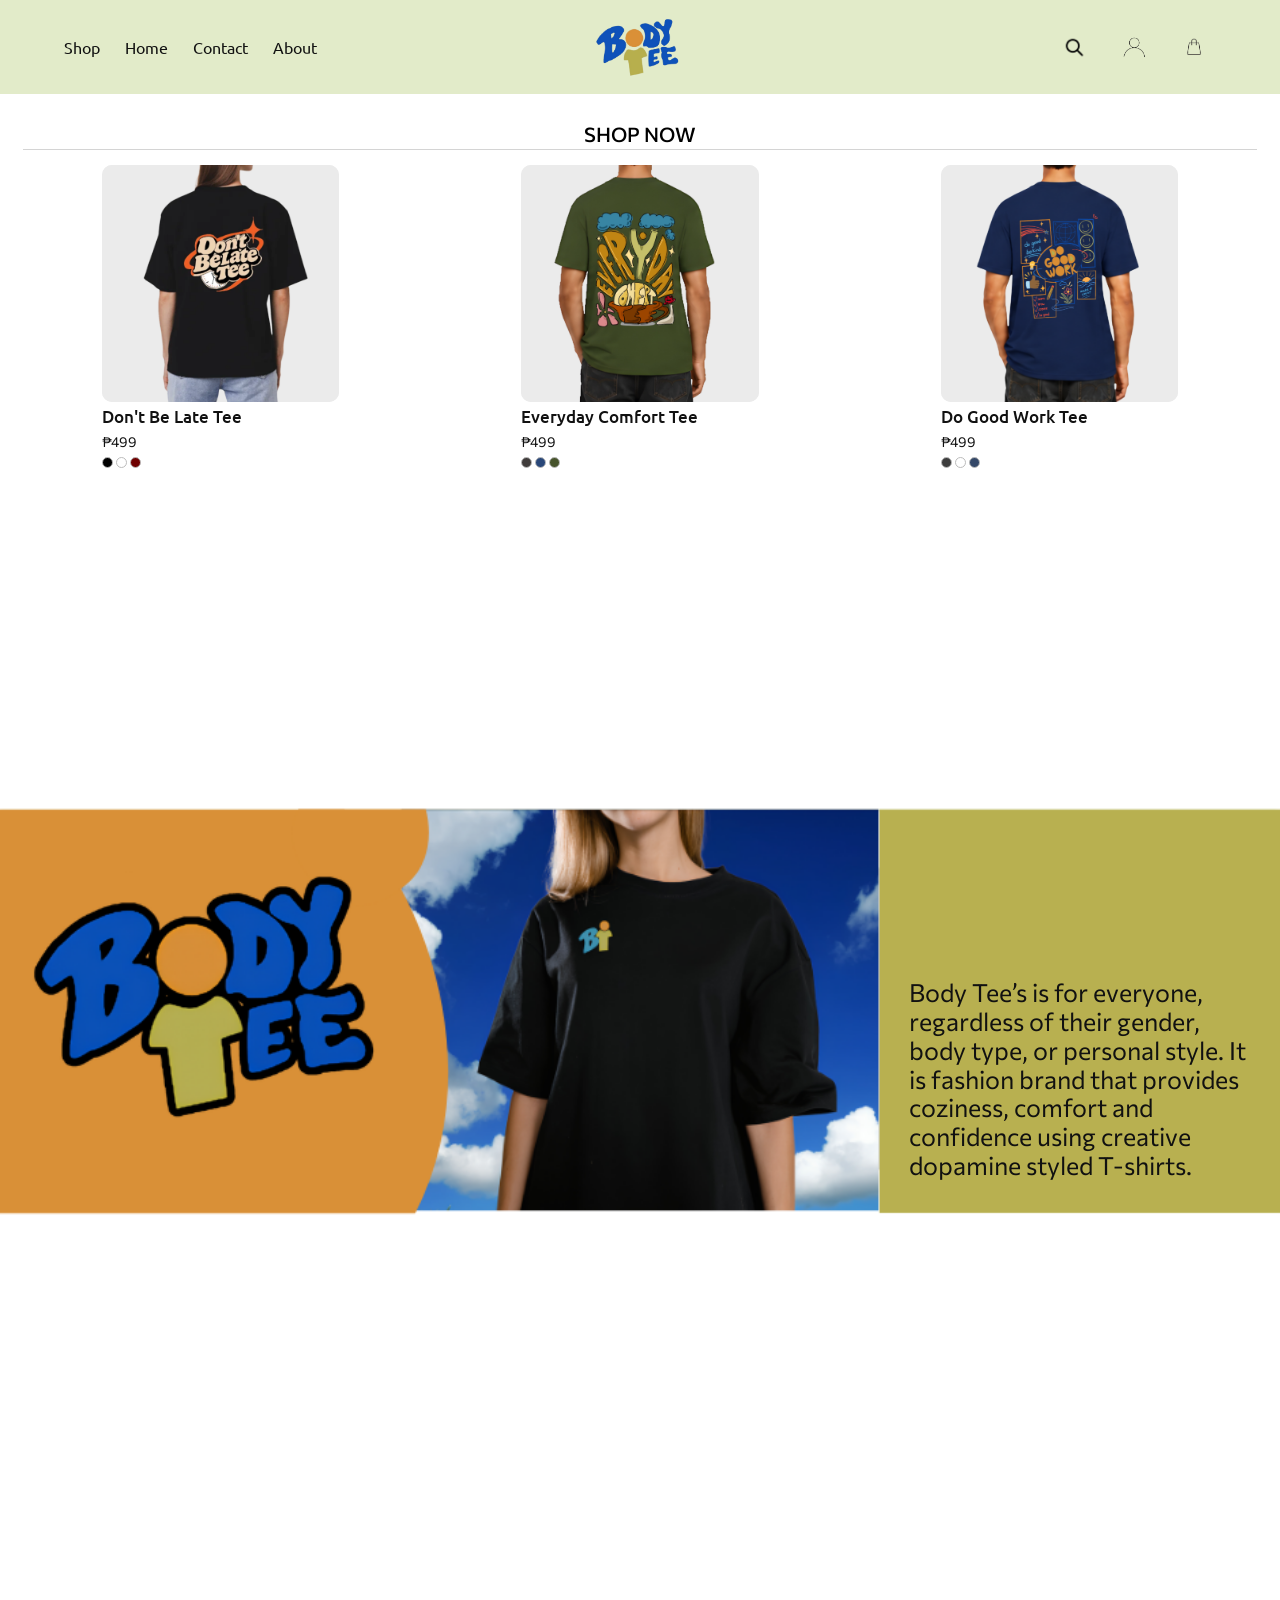
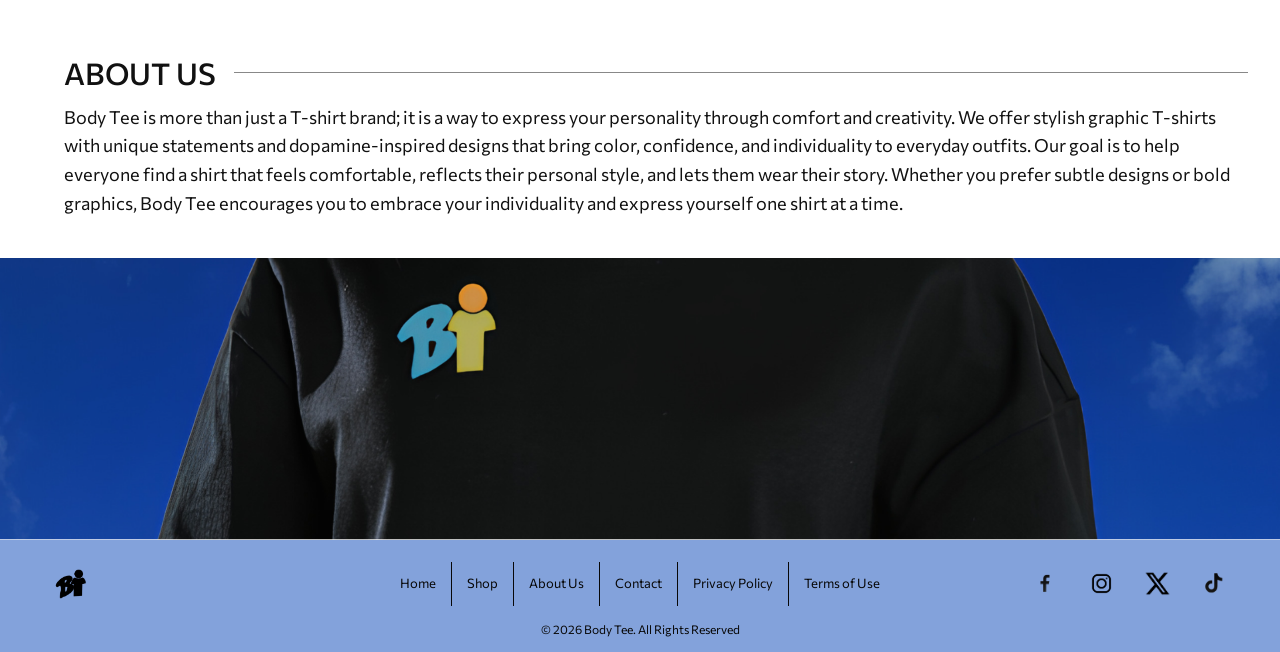
==== index.html @ 4fb73eac "Add files via upload" ====
<!DOCTYPE html>
<html lang="en">
<head>
    <meta charset="UTF-8">
    <meta name="viewport" content="width=device-width, initial-scale=1.0">
    <meta name="description" content="Body Tee - Serving Tee, For Everybody. Creative, comfortable T-shirts for everyone.">
    <title>Home | Body Tee</title>

    <!-- Bootstrap 5.3.8 -->
    <link href="https://cdn.jsdelivr.net/npm/bootstrap@5.3.8/dist/css/bootstrap.min.css" rel="stylesheet">

    <!-- Google Fonts -->
    <link rel="preconnect" href="https://fonts.googleapis.com">
    <link rel="preconnect" href="https://fonts.gstatic.com" crossorigin>
    <link href="https://fonts.googleapis.com/css2?family=Ubuntu:wght@400;500;700&family=Commissioner:wght@400;500;600;700&display=swap" rel="stylesheet">

    <!-- Homepage CSS -->
    <link rel="stylesheet" href="style.css">
    <link rel="stylesheet" href="home.css">
</head>

<body class="home-page">

    <!-- Skip link -->
    <a href="#main-content" class="skip-link">Skip to main content</a>


<!-- shared navbar -->
<header class="shared-header">
  <nav class="shared-navbar" aria-label="Primary navigation">

    <div class="shared-nav-links">
      <a href="index.html#shop">Shop</a>
      <a href="index.html">Home</a>
      <a href="contact-us.html">Contact</a>
      <a href="index.html#about-us">About</a>
    </div>

    <a href="index.html" class="shared-nav-logo">
      <img src="plogo-1.png" alt="Body Tee Home">
    </a>

    <div class="shared-nav-icons">
      <button type="button" id="searchButton" aria-label="Search">
        <img src="search-icon.png" alt="">
      </button>
      <button type="button" id="signInButton" aria-label="Account sign in">
        <img src="pfp-icon.png" alt="">
      </button>
      <button type="button" id="cartButton" aria-label="Shopping cart">
        <img src="shop-icon.png" alt="">
      </button>
    </div>

  </nav>
</header>

<!-- search popup -->
<div id="searchPanel" class="search-panel" role="dialog" aria-modal="true" aria-labelledby="searchTitle" hidden>
  <div class="search-panel-content">
    <div class="search-heading">
      <h2 id="searchTitle">Search</h2>
      <button type="button" id="closeSearchButton" class="close-button" aria-label="Close search">&times;</button>
    </div>

    <form id="searchForm">
      <label for="searchInput">Search products</label>
      <div class="search-input-wrapper">
        <input type="search" id="searchInput" class="search-input" name="search" placeholder="What are you looking for?">
        <button type="submit" class="signin-submit">Search</button>
      </div>
      <p id="searchFeedback" class="form-feedback" aria-live="polite"></p>
    </form>
  </div>
</div>

<!-- sign in popup -->
<div id="signInPanel" class="signin-panel" role="dialog" aria-modal="true" aria-labelledby="signInTitle" hidden>
  <div class="signin-panel-content">
    <div class="signin-heading">
      <h2 id="signInTitle">Sign In</h2>
      <button type="button" id="closeSignInButton" class="close-button" aria-label="Close sign in">&times;</button>
    </div>

    <p class="signin-note">Enter your account details below.</p>

    <form id="signInForm">
      <div class="form-group">
        <label for="signInEmail">Email address</label>
        <input type="email" id="signInEmail" name="email" required>
      </div>

      <div class="form-group">
        <label for="signInPassword">Password</label>
        <input type="password" id="signInPassword" name="password" required>
      </div>

      <button type="submit" class="signin-submit">Sign In</button>
      <p id="signInFeedback" class="form-feedback" aria-live="polite"></p>
    </form>
  </div>
</div>

        </section>

       
<!-- ================= SHOP ================= -->
<section id="shop" class="home-shop">

    <h2 class="shop-heading">SHOP NOW</h2>

    <div class="container-fluid p-0">
       <div class="row gx-4 gy-0">

            <!-- Product 1 -->
            <div class="col-12 col-md-6 col-lg-4">
                <a href="solo-product1.html" class="shop-card"
                   aria-label="View Don't Be Late Tee">

                    <div class="shop-card-image">
                        <img src="home-shop-dont-be-late-tee.png" alt="Don't Be Late Tee product design">
                    </div>
                  

                    <h3>Don't Be Late Tee</h3>
                    <p>₱499</p>

                    <div class="product-swatches" aria-label="Available colors">
                        <span class="swatch swatch-product1-black"></span>
                        <span class="swatch swatch-product1-white"></span>
                        <span class="swatch swatch-product1-red"></span>
                    </div>

                </a>
            </div>

            <!-- Product 2 -->
            <div class="col-12 col-md-6 col-lg-4">
                <a href="solo-product2.html" class="shop-card"
                   aria-label="View Everyday Comfort Tee">

                    <div class="shop-card-image">
                        <img src="home-shop-everyday-comfort-tee.png" alt="Everyday Comfort Tee product design">
                    </div>

                    <h3>Everyday Comfort Tee</h3>
                    <p>₱499</p>

                    <div class="product-swatches" aria-label="Available colors">
                       <span class="swatch swatch-product2-black"></span>
                        <span class="swatch swatch-product2-blue"></span>
                        <span class="swatch swatch-product2-darkgreen"></span>
                    </div>

                </a>
            </div>

            <!-- Product 3 -->
            <div class="col-12 col-md-6 col-lg-4">
                <a href="solo-product3.html" class="shop-card"
                   aria-label="View Do Good Work Tee">

                    <div class="shop-card-image">
                        <img src="home-shop-do-good-work-tee.png" alt="Do Good Work Tee product design">
                    </div>

                    <h3>Do Good Work Tee</h3>
                    <p>₱499</p>

                    <div class="product-swatches" aria-label="Available colors">
                        <span class="swatch swatch-product3-black"></span>
                        <span class="swatch swatch-product3-white"></span>
                        <span class="swatch swatch-product3-darkblue"></span>
                    </div>

                </a>
            </div>

        </div>
    </div>
</section>


<!-- ================= ABOUT BANNER ================= -->
<section class="home-about-banner">

    <img src="home-about-banner.png" alt="Body Tee campaign banner">

    <div class="home-about-overlay-text">
        <p>
            Body Tee’s is for everyone,
            regardless of their gender,
            body type, or personal
            style. It is fashion brand  
            that provides coziness,
            comfort and confidence
            using creative dopamine
            styled T-shirts.
        </p>
    </div>

</section>

<!-- ================= ABOUT US ================= -->
<section id="about-us" class="home-about-section">

    <div class="home-about-content">
        <h2>ABOUT US</h2>

        <p>
            Body Tee is more than just a T-shirt brand; it is a way to express your personality through comfort and creativity. We offer stylish graphic T-shirts with unique statements and dopamine-inspired designs that bring color, confidence, and individuality to everyday outfits. Our goal is to help everyone find a shirt that feels comfortable, reflects their personal style, and lets them wear their story. Whether you prefer subtle designs or bold graphics, Body Tee encourages you to embrace your individuality and express yourself one shirt at a time.
        </p>
    </div>

</section>

   <!-- ================= CLOSING BANNER ================= -->
        <section class="home-footer-banner">
            <img src="home-footer-banner.png" alt="Body Tee closing banner">
        </section>

    </main>
    
<!-- shared footer -->
<footer class="shared-footer">
  <div class="footer-content">

    <a href="index.html" class="shared-footer-logo">
      <img src="slogo-2.png" alt="Body Tee">
    </a>

    <div class="footer-links">
      <a href="index.html">Home</a>
      <a href="index.html#shop">Shop</a>
      <a href="index.html#about-us">About Us</a>
      <a href="contact-us.html">Contact</a>
      <a href="privacy-policy.html">Privacy Policy</a>
      <button type="button" class="coming-soon-link">Terms of Use</button>
    </div>

    <div class="footer-socials">
      <a href="https://www.facebook.com/" target="_blank" rel="noopener noreferrer" aria-label="Body Tee on Facebook">
        <img src="fb-icon.png" alt="">
      </a>
      <a href="https://www.instagram.com/" target="_blank" rel="noopener noreferrer" aria-label="Body Tee on Instagram">
        <img src="ig-icon.png" alt="">
      </a>
      <a href="https://x.com/" target="_blank" rel="noopener noreferrer" aria-label="Body Tee on X">
        <img src="xapp-icon.png" alt="">
      </a>
      <a href="https://www.tiktok.com/" target="_blank" rel="noopener noreferrer" aria-label="Body Tee on TikTok">
        <img src="tiktok-icon.png" alt="">
      </a>
    </div>

  </div>

  <p class="footer-copyright">© 2026 Body Tee. All Rights Reserved</p>
</footer>


<script src="https://cdn.jsdelivr.net/npm/bootstrap@5.3.8/dist/js/bootstrap.bundle.min.js"></script>
<script src="script.js"></script>

</body>
</html>
---- style.css ----
/* shared stylesheet for body tee */

*, *::before, *::after {
    box-sizing: border-box;
}

html {
    scroll-behavior: smooth;
}

body {
    width: 100%;
    margin: 0;
    padding: 0;
    overflow-x: hidden;
    background-color: #F5F0E6;
    color: #0F52BA;
    font-family: "Commissioner", sans-serif;
}

a {
    color: inherit;
    text-decoration: none;
}

img,
svg {
    max-width: 100%;
}

/* skip link */
.skip-link {
    position: absolute;
    top: 10px;
    left: 10px;
    z-index: 9999;
    padding: 10px 15px;
    background-color: #FFFFFF;
    color: #080808;
    transform: translateY(-150%);
}

.skip-link:focus {
    transform: translateY(0);
}

/* keyboard focus visibility */
a:focus-visible,
button:focus-visible,
input:focus-visible,
textarea:focus-visible,
select:focus-visible {
    outline: 3px solid #D99036;
    outline-offset: 3px;
}

/* keep hidden panels hidden */
[hidden] {
    display: none !important;
}

.site-header {
    width: 100%;
    background-color: #F5F0E6;
}

.site-header .navbar {
    min-height: 100px;
    padding: 20px 50px;
}

.site-header .container-fluid {
    display: grid;
    grid-template-columns: 1fr auto 1fr;
    align-items: center;
    width: 100%;
    max-width: none;
    margin: 0;
}

.nav-left {
    display: flex;
    align-items: center;
    gap: 38px;
    justify-self: start;
}

.nav-link {
    color: #0F52BA;
    font-family: "Ubuntu", sans-serif;
    font-size: 16px;
    font-weight: 500;
    padding: 8px 0;
    transition: color 0.2s ease;
}

.nav-link:hover {
    color: #D99036;
}

.nav-logo {
    display: flex;
    align-items: center;
    justify-content: center;
}

.logo-image {
    display: block;
    width: 155px;
    height: auto;
}

.nav-right {
    display: flex;
    align-items: center;
    justify-self: end;
    gap: 22px;
}

.nav-icon-button {
    display: flex;
    align-items: center;
    justify-content: center;
    min-width: 44px;
    min-height: 44px;
    width: 44px;
    height: 44px;
    padding: 7px;
    background: none;
    border: 0;
    cursor: pointer;
}

.nav-icon-button img {
    width: 25px;
    height: 25px;
    object-fit: contain;
}

.nav-icon-button:hover img {
    opacity: 0.7;
}

.shared-header {
    width: 100%;
    max-width: none;
    margin: 0;
    background-color: transparent;
}

.shared-navbar {
    position: relative;
    display: grid;
    grid-template-columns: 1fr auto 1fr;
    align-items: center;
    min-height: 94px;
    padding: 12px 5%;
    background-color: #E2EBC9;
}

.shared-nav-links {
    display: flex;
    align-items: center;
    gap: 25px;
}

.shared-nav-links a {
    display: inline-flex;
    align-items: center;
    justify-content: center;
    min-height: 44px;
    color: #080808;
    font-family: "Ubuntu", sans-serif;
    font-size: 16px;
    font-weight: 400;
    text-decoration: none;
    transition: opacity 0.2s ease;
}

.shared-nav-links a:hover {
    opacity: 0.65;
}

.shared-nav-links a.active {
    font-weight: 700;
    text-decoration: underline;
    text-underline-offset: 4px;
}

.shared-nav-logo {
    display: flex;
    align-items: center;
    justify-content: center;
}

.shared-nav-logo img {
    display: block;
    width: 100px;
    height: 66px;
    object-fit: contain;
}

.shared-nav-icons {
    display: flex;
    justify-content: flex-end;
    align-items: center;
    gap: 16px;
}

.shared-nav-icons button {
    display: flex;
    align-items: center;
    justify-content: center;
    width: 44px;
    height: 44px;
    flex-shrink: 0;
    padding: 0;
    border: none;
    background: transparent;
    cursor: pointer;
}

.shared-nav-icons img {
    display: block;
    width: 25px;
    height: 25px;
    object-fit: contain;
}

.search-panel {
    position: fixed;
    inset: 0;
    z-index: 1050;
    background-color: rgba(245, 240, 230, 0.97);
    overflow-y: auto;
    overscroll-behavior: contain;
}

.search-panel-content {
    box-sizing: border-box;
    width: min(700px, 90%);
    max-width: 100%;
    margin: 0 auto;
    padding: 70px 0;
}

.search-heading {
    display: flex;
    align-items: center;
    justify-content: space-between;
    margin-bottom: 35px;
}

.search-heading h2 {
    margin: 0;
    color: #0F52BA;
    font-family: "Ubuntu", sans-serif;
    font-size: 36px;
}

.close-button {
    min-width: 44px;
    min-height: 44px;
    border: 0;
    background: transparent;
    color: #0F52BA;
    font-size: 36px;
    line-height: 1;
    cursor: pointer;
}

.close-button:hover {
    color: #D99036;
}

.search-panel label {
    display: block;
    margin-bottom: 8px;
    color: #0F52BA;
    font-family: "Ubuntu", sans-serif;
    font-size: 16px;
    font-weight: 600;
}

.search-input-wrapper {
    display: flex;
    align-items: center;
    gap: 12px;
    border-bottom: 2px solid #0F52BA;
    padding: 12px 0;
}

.search-input-wrapper img {
    width: 24px;
    height: 24px;
}

.search-input {
    flex: 1;
    min-height: 44px;
    border: 0;
    outline: 0;
    background: transparent;
    color: #0F52BA;
    font-family: "Commissioner", sans-serif;
    font-size: 16px;
}

.search-input::placeholder {
    color: #0F52BA;
    opacity: 0.7;
}

.search-input-wrapper .signin-submit {
    width: auto;
    min-height: 44px;
    padding: 10px 20px;
    white-space: nowrap;
}

.recent-searches {
    margin-top: 45px;
}

.recent-searches h3 {
    margin-bottom: 20px;
    color: #0F52BA;
    font-family: "Ubuntu", sans-serif;
    font-size: 20px;
}

.recent-search-item {
    padding: 16px 0;
    border-bottom: 1px solid rgba(15, 82, 186, 0.35);
    color: #0F52BA;
    font-size: 16px;
}

.signin-panel {
    position: fixed;
    inset: 0;
    z-index: 1050;
    display: flex;
    align-items: center;
    justify-content: center;
    padding: 20px;
    background-color: rgba(245, 240, 230, 0.97);
    overflow-y: auto;
    overscroll-behavior: contain;
}

.signin-panel-content {
    box-sizing: border-box;
    width: min(430px, 100%);
    max-width: 100%;
    padding: 45px;
    border: 2px solid #0F52BA;
    background-color: #F5F0E6;
}

.signin-heading {
    display: flex;
    align-items: center;
    justify-content: space-between;
    margin-bottom: 30px;
}

.signin-heading h2 {
    margin: 0;
    color: #0F52BA;
    font-family: "Ubuntu", sans-serif;
    font-size: 32px;
}

.form-group {
    margin-bottom: 22px;
}

.form-group label,
.signin-panel label {
    display: block;
    margin-bottom: 8px;
    color: #0F52BA;
    font-family: "Ubuntu", sans-serif;
    font-size: 16px;
    font-weight: 600;
}

.form-group input,
.signin-panel input {
    width: 100%;
    min-height: 44px;
    box-sizing: border-box;
    padding: 12px;
    border: 1px solid #0F52BA;
    background-color: #F5F0E6;
    color: #0F52BA;
    font-family: "Commissioner", sans-serif;
    font-size: 16px;
}

.signin-submit {
    width: 100%;
    min-height: 44px;
    padding: 13px;
    border: 0;
    background-color: #0F52BA;
    color: #F5F0E6;
    font-family: "Ubuntu", sans-serif;
    font-weight: 600;
    cursor: pointer;
}

.signin-submit:hover {
    background-color: #D99036;
}

.signin-note {
    margin: 0 0 20px;
    color: #0F52BA;
    font-size: 14px;
}

.form-feedback {
    min-height: 24px;
    margin-top: 12px;
    color: #0F52BA;
    font-size: 14px;
    line-height: 1.5;
}


.site-footer {
    background-color: #0F52BA;
    color: #F5F0E6;
    margin-top: 0;
}

.footer-container {
    width: 100%;
    max-width: none;
    margin: 0;
    padding: 55px 60px;
    display: grid;
    grid-template-columns: 1fr 1fr 1fr;
    align-items: center;
    gap: 40px;
}

.footer-brand {
    justify-self: start;
}

.footer-logo {
    width: 150px;
    height: auto;
    display: block;
}

.footer-nav {
    display: flex;
    flex-wrap: wrap;
    justify-content: center;
    gap: 18px 28px;
}

.footer-nav a {
    color: #F5F0E6;
    font-family: "Ubuntu", sans-serif;
    font-size: 14px;
    transition: color 0.2s ease;
}

.footer-nav a:hover {
    color: #D99036;
}

.footer-social {
    display: flex;
    justify-content: flex-end;
    align-items: center;
    gap: 18px;
}

.footer-social a {
    display: flex;
    align-items: center;
    justify-content: center;
    width: 35px;
    height: 35px;
}

.footer-social img {
    width: 23px;
    height: 23px;
    object-fit: contain;
}

.footer-bottom {
    padding: 18px 30px;
    border-top: 1px solid rgba(245, 240, 230, 0.3);
    text-align: center;
}

.footer-bottom p {
    margin: 0;
    color: #F5F0E6;
    font-size: 12px;
}

.shared-footer {
    width: 100%;
    max-width: none;
    margin: 0;
    padding: 20px 3.5% 14px;
    background-color: #83A2DB;
    color: #080808;
}

.footer-content {
    display: grid;
    grid-template-columns: 1fr auto 1fr;
    align-items: center;
    gap: 20px;
}

.shared-footer-logo {
    display: flex;
    align-items: center;
    justify-content: flex-start;
}

.shared-footer-logo img {
    display: block;
    width: 52px;
    height: 48px;
    object-fit: contain;
}

.footer-links {
    display: flex;
    align-items: center;
    justify-content: center;
    flex-wrap: wrap;
}

.footer-links a,
.footer-links button {
    display: inline-flex;
    align-items: center;
    justify-content: center;
    min-height: 44px;
    padding: 0 15px;
    border: none;
    border-right: 1px solid #080808;
    background: transparent;
    color: #080808;
    font-family: "Commissioner", sans-serif;
    font-size: 13px;
    line-height: 1.5;
    text-decoration: none;
    white-space: nowrap;
}

.footer-links a:hover,
.footer-links button:hover {
    text-decoration: underline;
    text-underline-offset: 3px;
}

.footer-links a:last-of-type {
    border-right: 1px solid #080808;
}

.footer-links button {
    border-right: none;
    cursor: pointer;
}

.footer-socials {
    display: flex;
    align-items: center;
    justify-content: flex-end;
    gap: 12px;
}

.footer-socials a {
    display: flex;
    align-items: center;
    justify-content: center;
    width: 44px;
    height: 44px;
    flex-shrink: 0;
}

.footer-socials img {
    display: block;
    width: 27px;
    height: 27px;
    object-fit: contain;
}

.footer-copyright {
    margin: 12px 0 0;
    color: #080808;
    font-family: "Commissioner", sans-serif;
    font-size: 12px;
    text-align: center;
}

@media (max-width: 900px) {
    .site-header .navbar {
        padding: 20px 25px;
    }

    .nav-left {
        gap: 18px;
    }

    .nav-link {
        font-size: 14px;
    }

    .logo-image {
        width: 125px;
    }

    .nav-right {
        gap: 10px;
    }

    .footer-container {
        grid-template-columns: 1fr;
        text-align: center;
    }

    .footer-brand,
    .footer-social {
        justify-self: center;
    }

    .footer-social {
        justify-content: center;
    }

    .shared-navbar {
        min-height: 82px;
        padding: 12px 3%;
    }

    .shared-nav-links {
        gap: 15px;
    }

    .shared-nav-links a {
        font-size: 14px;
    }

    .shared-nav-logo img {
        width: 85px;
    }

    .shared-nav-icons {
        gap: 10px;
    }

    .footer-content {
        grid-template-columns: auto 1fr;
        row-gap: 18px;
    }

    .shared-footer-logo {
        grid-column: 1;
        grid-row: 1;
    }

    .footer-links {
        grid-column: 2;
        grid-row: 1;
    }

    .footer-socials {
        grid-column: 1 / -1;
        grid-row: 2;
        justify-content: center;
    }
}

@media (max-width: 600px) {
    .site-header .navbar {
        padding: 15px 18px;
    }

    .site-header .container-fluid {
        grid-template-columns: auto 1fr auto;
    }

    .nav-left {
        gap: 12px;
    }

    .nav-left .nav-link:nth-child(1),
    .nav-left .nav-link:nth-child(2) {
        display: none;
    }

    .logo-image {
        width: 105px;
    }

    .nav-right {
        gap: 4px;
    }

    .nav-icon-button img {
        width: 21px;
        height: 21px;
    }

    .footer-container {
        padding: 40px 25px;
    }

    .footer-nav {
        flex-direction: column;
        gap: 12px;
    }

    .signin-panel-content {
        padding: 28px 22px;
    }

    .search-panel-content {
        padding: 45px 0;
    }

    .search-input-wrapper {
        flex-wrap: wrap;
    }

    .search-input-wrapper .search-input {
        min-width: 0;
    }

    .shared-header,
    .shared-footer {
        width: 100%;
    }

    .shared-navbar {
        grid-template-columns: 1fr auto;
        min-height: auto;
        padding: 12px 5%;
        row-gap: 10px;
    }

    .shared-nav-logo {
        grid-column: 1;
        grid-row: 1;
        justify-content: flex-start;
    }

    .shared-nav-logo img {
        width: 75px;
        height: 48px;
    }

    .shared-nav-icons {
        grid-column: 2;
        grid-row: 1;
    }

    .shared-nav-icons img {
        width: 22px;
        height: 22px;
    }

    .shared-nav-links {
        grid-column: 1 / -1;
        grid-row: 2;
        justify-content: center;
        flex-wrap: wrap;
        gap: 4px 12px;
        padding: 6px 0 2px;
    }

    .shared-nav-links a {
        padding: 0 3px;
        font-size: 13px;
    }

    .footer-content {
        display: flex;
        flex-direction: column;
        gap: 18px;
    }

    .shared-footer-logo {
        justify-content: center;
    }

    .footer-links {
        gap: 4px;
    }

    .footer-links a,
    .footer-links button {
        padding: 0 7px;
        font-size: 14px;
    }

    .footer-socials {
        justify-content: center;
    }

    .footer-socials img {
        width: 25px;
        height: 25px;
    }

    .footer-copyright {
        margin-top: 18px;
        font-size: 13px;
    }
}
---- home.css ----
/* =====================================================
   BODY TEE HOMEPAGE
   ===================================================== */

:root {
    --green: #e4edca;
    --cream: #fff6ce;
    --blue: #0756bd;
    --black: #111111;
    --white: #ffffff;
    --gray: #eeeeee;
    --dark-gray: #777777;
}

* {
    box-sizing: border-box;
}

.home-page {
    margin: 0;
    color: var(--black);
    background-color: var(--white);
    font-family: "Commissioner", sans-serif;
    font-size: 14px;
}

.home-page h1,
.home-page h2,
.home-page h3 {
    font-family: "Ubuntu", sans-serif;
}

.home-page img {
    max-width: 100%;
}

.home-page a {
    color: inherit;
}

.home-page button {
    font-family: inherit;
    cursor: pointer;
}

.home-page button:focus-visible,
.home-page a:focus-visible,
.home-page input:focus-visible {
    outline: 3px solid #D99036;;
    outline-offset: 3px;
}

/* Skip link for keyboard accessibility */

.skip-link {
    position: absolute;
    left: 10px;
    top: -100px;
    z-index: 9999;
    padding: 10px 15px;
    background: var(--black);
    color: var(--white) !important;
}

.skip-link:focus {
    top: 10px;
}
/* =====================================================
   NAVIGATION BAR SHADOW
   ===================================================== */

.home-page .site-header {
    position: relative;
    z-index: 20;
    box-shadow: 0 8px 10px rgba(0, 0, 0, 0.12);
}

/* =====================================================
   HERO BANNER
   ===================================================== */

.home-page .home-hero {
    width: 100%;
    min-height: 300px;
    margin: 0;
    padding: 0 0 0 30px;
    background-color: var(--green);
    display: grid;
    grid-template-columns: 42% 58%;
    align-items: stretch;
    text-align: left;
    overflow: hidden;
}

/* Hero text */

.home-page .hero-copy {
    display: flex;
    flex-direction: column;
    justify-content: center;
    align-items: flex-start;
    padding: 20px 25px 20px 0;
}

.home-page .hero-eyebrow {
    display: block;
    font-size: 24px;
    font-weight: 400;
    margin-bottom: 17px;
}

/* Hero title */

.home-page .hero-copy h1 {
    width: 100%;
    color: var(--blue);
    font-family: "Ubuntu", sans-serif;
    font-size: clamp(30px, 4.4vw, 56px);
    font-weight: 700;
    line-height: 1.08;
    margin: 0;
}

/* Divider */

.home-page .hero-copy h1::after {
    content: "";
    display: block;
    width: 90%;
    height: 2px;
    background-color: #68794e;
    margin-top: 15px;
    margin-bottom: 20px;
}

/* Hero description */

.home-page .hero-copy p {
    max-width: 340px;
    margin: 0;
    font-family: "Commissioner", sans-serif;
    font-size: 16px;
    line-height: 1.4;
    font-weight: 400;
}

/* Hero image */

.home-page .hero-image {
    width: 100%;
    height: 480px;
    overflow: hidden;
    align-self: stretch;
}

.home-page .hero-image img {
    display: block;
    width: 100%;
    height: 100%;
    object-fit: cover;
    object-position: center;
}


/* =====================================================
   SHOP SECTION
   ===================================================== */


.home-page .home-shop {
    background-color: var(--white);
    padding: 30px 23px 60px;
    margin: 0;
    text-align: center;
}

/* SHOP NOW title and divider */

.home-page .shop-heading {
    color: #000000;
    font-family: "Commissioner", sans-serif;
    font-size: 20px;
    font-weight: 500;
    text-align: center;
    line-height: 1;
    border-bottom: 1px solid #d4d4d4;
    margin: 0 0 15px;
    padding-bottom: 5px;
}

/* Product cards */

/* =====================================================
   SHOP PRODUCT LAYOUT FIX
   ===================================================== */

.home-page .home-shop .row {
    display: grid;
    grid-template-columns: repeat(3, minmax(0, 1fr));
    gap: 24px;
    margin: 0;
}

.home-page .home-shop .row > div[class*="col-"] {
    width: 100%;
    max-width: 100%;
    padding: 0;
}

.home-page .shop-card {
    display: block;
    width: 60%;
    height: auto;
    margin: 0 auto;
    color: var(--black);
    text-decoration: none;
    text-align: left;
}

.home-page .shop-card-image {
    width: 100%;
    aspect-ratio: 1 / 1;
    max-height: 320px;
    border-radius: 10px;
    background-color: #eeeeee;

    display: flex;
    justify-content: center;
    align-items: center;

    overflow: hidden;
}

/* Placeholder */

.home-page .shop-card-image img {
    display: block;
    width: 250%;
    height: 250%;
    object-fit: contain;
    object-position: center;
}

/* Product names */

.home-page .shop-card h3 {
    margin-top: 5px;
    margin-bottom: 3px;
    font-size: 17px;
    font-weight: 500;
    text-align: left;
}

/* Product price */

.home-page .shop-card p {
    font-size: 14px;
    margin-bottom: 5px;
    text-align: left;
}

/* Color swatches */

.home-page .product-swatches {
    display: flex;
    align-items: center;
    gap: 3px;
    margin-top: 3px;
}

.home-page .swatch {
    display: inline-block;
    width: 11px;
    height: 11px;
    border-radius: 50%;
    border: 1px solid #bcbcbc;
    flex-shrink: 0;
}

.home-page .swatch-product1-black {
    background-color: #000;
}

.home-page .swatch-product1-white {
    background-color: #ffffff;
}

.home-page .swatch-product1-red {
    background-color: #6F0000;
}

.home-page .swatch-product2-black {
    background-color: #403c3b;
}

.home-page .swatch-product2-blue {
    background-color: #294779;
}

.home-page .swatch-product2-darkgreen {
    background-color: #47542c;
}

.home-page .swatch-product3-black {
    background-color: #3d3d3d;
}

.home-page .swatch-product3-white {
    background-color: #ffffff;
}

.home-page .swatch-product3-darkblue {
    background-color: #344868;
}

/* Hover */

.home-page .shop-card:hover h3 {
    text-decoration: underline;
}




/* =====================================================
   ABOUT BANNER
   ===================================================== */

.home-page .home-about-banner {
    width: 100%;
    margin: 0;
    padding: 0 0 30px;
    position: relative;
    line-height: 0;
}

.home-page .home-about-banner img {
    display: block;
    width: 100%;
    height: auto;
}

/* TEXT OVERLAY */

.home-page .home-about-overlay-text {
    position: absolute;
    top: 0;
    right: 0;
    width: 31%;
    height: 100%;
    z-index: 2;

    display: flex;
    align-items: center;
    justify-content: center;

    padding: 25px 2%;
    line-height: normal;
}

.home-page .home-about-overlay-text p {
    font-family: "Commissioner", sans-serif;
    font-size: 25px;
    line-height: 1.15;
    font-weight: 400;
    color: #111111;
    margin: 0;
}


/* =====================================================
   ABOUT US SECTION
   ===================================================== */

.home-page .home-about-section {
    width: 100%;
    padding: 24px 32px 30px 5%;
    margin: 0;
    background-color: var(--white);
    box-sizing: border-box;
}

.home-page .home-about-content {
    width: 100%;
    max-width: 100%;
    margin: 0 auto;
    text-align: left;
}

.home-page .home-about-content h2 {
    display: flex;
    align-items: center;
    gap: 18px;

    font-family: "Commissioner", sans-serif;
    font-size: 30px;
    font-weight: 500;

    margin: 0 0 12px;
    white-space: nowrap;
}

/* Horizontal line beside ABOUT US */
.home-page .home-about-content h2::after {
    content: "";
    display: block;
    flex: 1;
    height: 1px;
    background-color: #888888;
}

.home-page .home-about-content p {
    font-size: 18px;
    line-height: 1.6;
    margin-bottom: 10px;
}

@media (max-width: 600px) {

    /* GENERAL */
    .home-page #main-content {
        width: 100%;
    }

    /* HERO BANNER */
    .home-page .home-hero {
        display: flex;
        flex-direction: column;
        width: 100%;
        min-height: auto;
        padding: 0;
    }

    .home-page .hero-copy {
        width: 100%;
        padding: 35px 22px 25px;
    }

    .home-page .hero-eyebrow {
        font-size: 19px;
        margin-bottom: 12px;
    }

    .home-page .hero-copy h1 {
        font-size: clamp(32px, 9vw, 42px);
        line-height: 1.1;
    }

    .home-page .hero-copy h1::after {
        width: 100%;
        margin-top: 12px;
        margin-bottom: 15px;
    }

    .home-page .hero-copy p {
        max-width: 100%;
        font-size: 15px;
        line-height: 1.5;
    }

    .home-page .hero-image {
        width: 100%;
        height: 280px;
    }

    .home-page .hero-image img {
        width: 100%;
        height: 100%;
        object-fit: cover;
    }

    /* SHOP SECTION */
    .home-page .home-shop {
        padding: 25px 18px 40px;
    }

    .home-page .shop-heading {
        font-size: 19px;
        margin-bottom: 20px;
    }

    .home-page .home-shop .row {
        grid-template-columns: 1fr;
        gap: 30px;
    }

    .home-page .shop-card {
        width: 85%;
        max-width: 340px;
    }

    .home-page .shop-card h3 {
        font-size: 17px;
    }

    .home-page .shop-card p {
        font-size: 14px;
    }

    /* ABOUT BANNER */
    .home-page .home-about-banner {
        padding-bottom: 15px;
    }

    .home-page .home-about-banner img {
        display: block;
        width: 100%;
        height: auto;
    }

    .home-page .home-about-overlay-text {
        position: static;
        width: 100%;
        height: auto;
        padding: 22px;
        background-color: var(--green);
    }

    .home-page .home-about-overlay-text p {
        font-size: 16px;
        line-height: 1.5;
    }

    /* ABOUT US */
    .home-page .home-about-section {
        padding: 25px 22px 30px;
    }

    .home-page .home-about-content h2 {
        font-size: 24px;
        gap: 12px;
    }

    .home-page .home-about-content p {
        font-size: 15px;
        line-height: 1.6;
    }

    /* FOOTER BANNER */
    .home-page .home-footer-banner img {
        display: block;
        width: 100%;
        height: auto;
    }
}

/* =====================================================
   PHONE RESPONSIVE LAYOUT
   Screens up to 600px
   ===================================================== */

@media screen and (max-width: 600px) {

   
/* =====================================================
   HERO BANNER - PHONE
   Same composition as desktop, scaled down
   ===================================================== */

@media screen and (max-width: 600px) {


    .home-page .home-hero {
        display: grid;
        grid-template-columns: 45% 55%;
        grid-template-rows:auto;
        width: 100%;
        min-height: 0;
        padding: 0 0 0 12px;
        align-items: center;
        overflow: hidden;
        background-color: var(--green);
    }

    /* TEXT AREA */
    .home-page .hero-copy {
        display: flex;
        flex-direction: column;
        justify-content: center;
        align-items: flex-start;
        padding: 10px 8px 10px 0;
    }

    .home-page .hero-eyebrow {
        font-size: 10px;
        margin-bottom: 2px;
    }

    .home-page .hero-copy h1 {
        font-size: 15px;
        line-height: 1.15;
        white-space: normal;
        margin-bottom: 2px;
    }

    .home-page .hero-copy h1::after {
        width: 70%;
        height: 1px;
        margin-top: 8px;
        margin-bottom: 5px;
    }

    .home-page .hero-copy p {
        font-size: 8px;
        line-height: 1.4;
        max-width: 100%;
        margin: 0;
    }

    /* IMAGE AREA */
  .home-page .hero-image {
    width: 110%;
    height: auto;
    overflow: visible;
    align-items: center;
}

.home-page .hero-image img {
    display: block;
    width: 150%;
    height: 100%;
    object-fit: contain;
    transform: none;
}
/* SHOP - PHONE */
   .home-page .home-shop .row {
        display: grid;
        grid-template-columns: repeat(3, minmax(0, 1fr));
        gap: 8px;
        margin: 0;
    }

    .home-page .home-shop .row > div[class*="col-"] {
        width: 100%;
        max-width: 100%;
        padding: 0;
    }

    .home-page .shop-card {
        display: block;
        width: 100%;
        margin: 0;
    }

    .home-page .shop-card-image {
        width: 100%;
        aspect-ratio: 1 / 1;
    }

    .home-page .shop-card h3 {
        font-size: 11px;
        line-height: 1.3;
    }

    .home-page .shop-card p {
        font-size: 11px;
    }
}

    /* ABOUT BANNER - PHONE */
.home-page .home-about-banner {
    position: relative;
    width: 100%;
    padding-bottom: 15px;
    line-height: 0;
}

.home-page .home-about-banner img {
    display: block;
    width: 100%;
    height: auto;
}

.home-page .home-about-overlay-text {
    position: absolute;
    top: 0;
    right: 0;
    width: 31%;
    height: 100%;
    padding: 5px;

    display: flex;
    align-items: center;
    justify-content: center;

    background-color: transparent;
    z-index: 2;
    line-height: normal;
}

.home-page .home-about-overlay-text p {
    font-size: 9px;
    line-height: 1.2;
    margin: 0;
}

    /* ABOUT US */
    .home-page .home-about-section {
        padding: 18px 15px 25px;
    }

    .home-page .home-about-content h2 {
        font-size: 20px;
        gap: 10px;
        margin-bottom: 8px;
    }

    .home-page .home-about-content p {
        font-size: 13px;
        line-height: 1.5;
    }

} 


/* =====================================================
   TABLET  
   ===================================================== */

@media screen and (min-width: 601px) and (max-width: 900px) {

   /* TABLET HERO BANNER */
.home-page .home-hero {
    display: grid;
    grid-template-columns: 42% 58%;
    align-items: center;
    min-height: 0;
    height: auto;
    padding: 0 0 0 22px;
    overflow: hidden;
}

/* TEXT AREA */
.home-page .hero-copy {
    padding: 20px 15px 20px 0;
}

.home-page .hero-eyebrow {
    font-size: 20px;
    margin-bottom: 12px;
}

.home-page .hero-copy h1 {
    font-size: clamp(32px, 4.5vw, 42px);
    line-height: 1.1;
}

.home-page .hero-copy h1::after {
    margin-top: 12px;
    margin-bottom: 15px;
}

.home-page .hero-copy p {
    font-size: 14px;
    line-height: 1.45;
}

/* IMAGE AREA - PRESERVE ORIGINAL IMAGE */
.home-page .hero-image {
    width: 100%;
    height: auto;
    min-height: 0;
    align-self: center;
    overflow: hidden;
}

.home-page .hero-image img {
    display: block;
    width: 100%;
    height: auto;
    object-fit: contain;
    object-position: center;
}
    /* SHOP SECTION */
    .home-page .home-shop {
        padding: 28px 20px 45px;
    }

    .home-page .shop-heading {
        font-size: 19px;
    }

    /* Keep all three products in one horizontal row */
    .home-page .home-shop .row {
        display: grid;
        grid-template-columns: repeat(3, minmax(0, 1fr));
        gap: 18px;
        margin: 0;
    }

    .home-page .home-shop .row > div[class*="col-"] {
        width: 100%;
        max-width: 100%;
        padding: 0;
    }

    .home-page .shop-card {
        width: 85%;
    }

    .home-page .shop-card h3 {
        font-size: 15px;
        line-height: 1.3;
    }

    .home-page .shop-card p {
        font-size: 13px;
    }

    /* ABOUT BANNER */
    /* Keep original image and text overlay position */
    .home-page .home-about-overlay-text {
        width: 31%;
        padding: 15px;
    }

    .home-page .home-about-overlay-text p {
        font-size: 18px;
        line-height: 1.3;
    }

    /* ABOUT US */
    .home-page .home-about-section {
        padding: 24px 5% 30px;
    }

    .home-page .home-about-content h2 {
        font-size: 27px;
    }

    .home-page .home-about-content p {
        font-size: 16px;
        line-height: 1.6;
    }
}
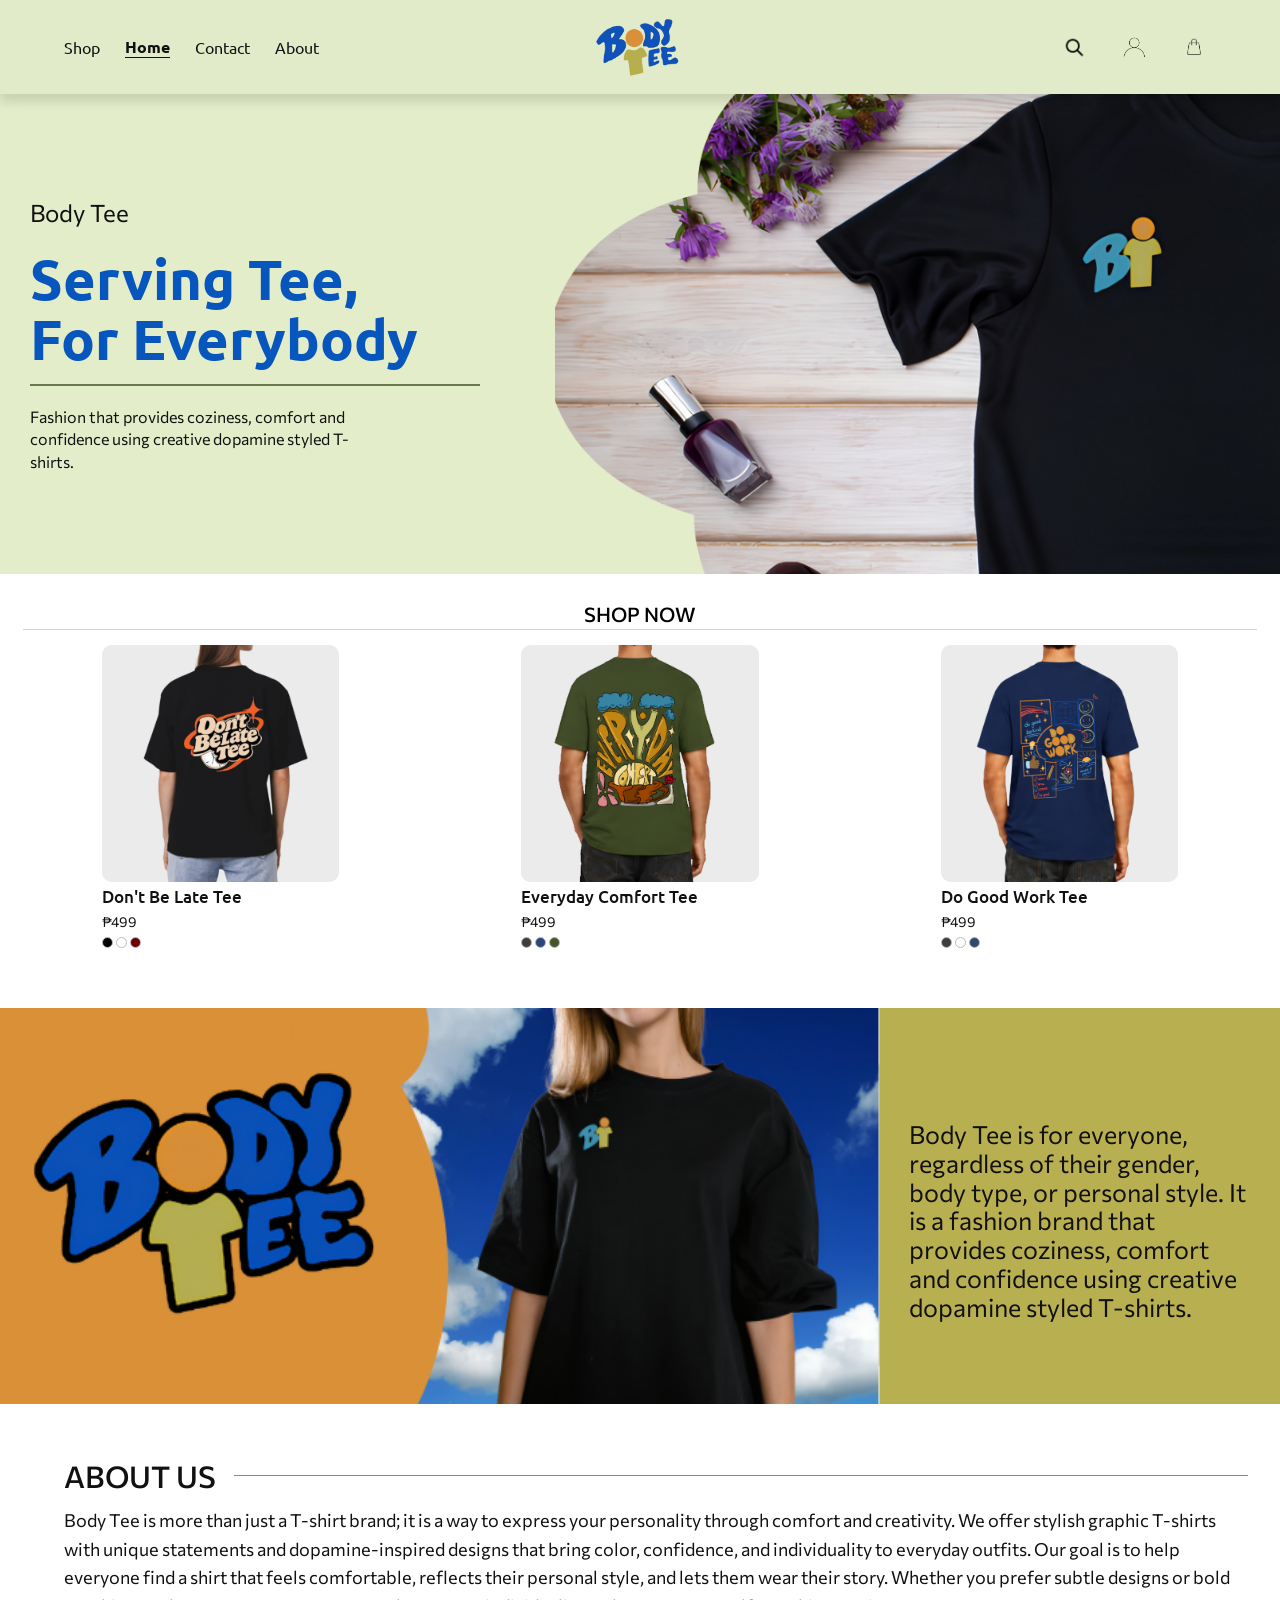
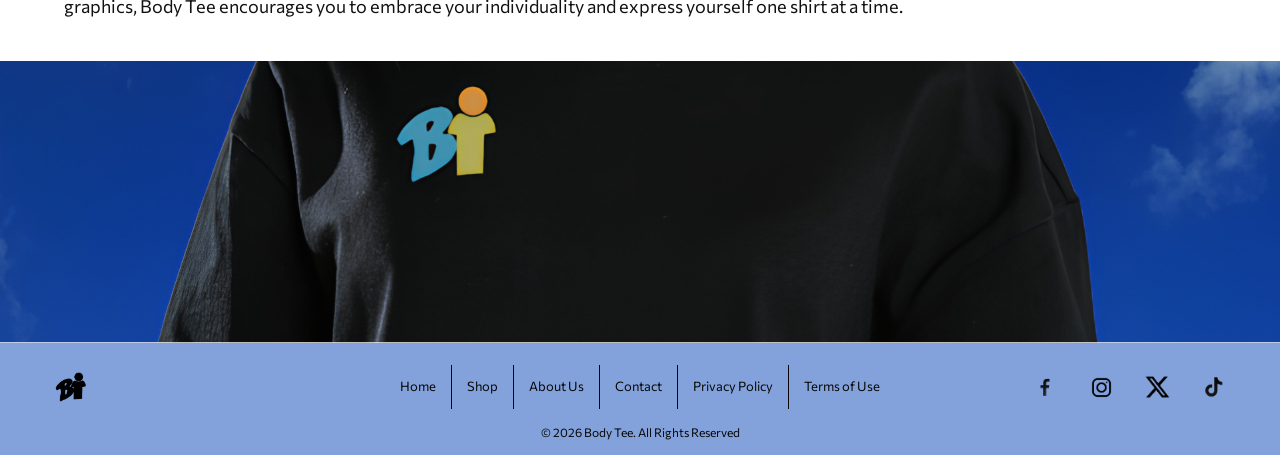
==== commit 499de1db: "Add files via upload" ====
--- a/index.html
+++ b/index.html
@@ -6,261 +6,263 @@
     <meta name="description" content="Body Tee - Serving Tee, For Everybody. Creative, comfortable T-shirts for everyone.">
     <title>Home | Body Tee</title>
 
-    <!-- Bootstrap 5.3.8 -->
+    <!-- bootstrap -->
     <link href="https://cdn.jsdelivr.net/npm/bootstrap@5.3.8/dist/css/bootstrap.min.css" rel="stylesheet">
 
-    <!-- Google Fonts -->
+    <!-- google fonts -->
     <link rel="preconnect" href="https://fonts.googleapis.com">
     <link rel="preconnect" href="https://fonts.gstatic.com" crossorigin>
     <link href="https://fonts.googleapis.com/css2?family=Ubuntu:wght@400;500;700&family=Commissioner:wght@400;500;600;700&display=swap" rel="stylesheet">
 
-    <!-- Homepage CSS -->
+    <!-- css files -->
     <link rel="stylesheet" href="style.css">
     <link rel="stylesheet" href="home.css">
 </head>
 
 <body class="home-page">
 
-    <!-- Skip link -->
+    <!-- skip link -->
     <a href="#main-content" class="skip-link">Skip to main content</a>
 
-
-<!-- shared navbar -->
-<header class="shared-header">
-  <nav class="shared-navbar" aria-label="Primary navigation">
-
-    <div class="shared-nav-links">
-      <a href="index.html#shop">Shop</a>
-      <a href="index.html">Home</a>
-      <a href="contact-us.html">Contact</a>
-      <a href="index.html#about-us">About</a>
-    </div>
-
-    <a href="index.html" class="shared-nav-logo">
-      <img src="plogo-1.png" alt="Body Tee Home">
-    </a>
-
-    <div class="shared-nav-icons">
-      <button type="button" id="searchButton" aria-label="Search">
-        <img src="search-icon.png" alt="">
-      </button>
-      <button type="button" id="signInButton" aria-label="Account sign in">
-        <img src="pfp-icon.png" alt="">
-      </button>
-      <button type="button" id="cartButton" aria-label="Shopping cart">
-        <img src="shop-icon.png" alt="">
-      </button>
-    </div>
-
-  </nav>
-</header>
-
-<!-- search popup -->
-<div id="searchPanel" class="search-panel" role="dialog" aria-modal="true" aria-labelledby="searchTitle" hidden>
-  <div class="search-panel-content">
-    <div class="search-heading">
-      <h2 id="searchTitle">Search</h2>
-      <button type="button" id="closeSearchButton" class="close-button" aria-label="Close search">&times;</button>
-    </div>
-
-    <form id="searchForm">
-      <label for="searchInput">Search products</label>
-      <div class="search-input-wrapper">
-        <input type="search" id="searchInput" class="search-input" name="search" placeholder="What are you looking for?">
-        <button type="submit" class="signin-submit">Search</button>
-      </div>
-      <p id="searchFeedback" class="form-feedback" aria-live="polite"></p>
-    </form>
-  </div>
-</div>
-
-<!-- sign in popup -->
-<div id="signInPanel" class="signin-panel" role="dialog" aria-modal="true" aria-labelledby="signInTitle" hidden>
-  <div class="signin-panel-content">
-    <div class="signin-heading">
-      <h2 id="signInTitle">Sign In</h2>
-      <button type="button" id="closeSignInButton" class="close-button" aria-label="Close sign in">&times;</button>
-    </div>
-
-    <p class="signin-note">Enter your account details below.</p>
-
-    <form id="signInForm">
-      <div class="form-group">
-        <label for="signInEmail">Email address</label>
-        <input type="email" id="signInEmail" name="email" required>
-      </div>
-
-      <div class="form-group">
-        <label for="signInPassword">Password</label>
-        <input type="password" id="signInPassword" name="password" required>
-      </div>
-
-      <button type="submit" class="signin-submit">Sign In</button>
-      <p id="signInFeedback" class="form-feedback" aria-live="polite"></p>
-    </form>
-  </div>
-</div>
-
-        </section>
-
-       
-<!-- ================= SHOP ================= -->
-<section id="shop" class="home-shop">
-
-    <h2 class="shop-heading">SHOP NOW</h2>
-
-    <div class="container-fluid p-0">
-       <div class="row gx-4 gy-0">
-
-            <!-- Product 1 -->
-            <div class="col-12 col-md-6 col-lg-4">
-                <a href="solo-product1.html" class="shop-card"
-                   aria-label="View Don't Be Late Tee">
-
-                    <div class="shop-card-image">
-                        <img src="home-shop-dont-be-late-tee.png" alt="Don't Be Late Tee product design">
-                    </div>
-                  
-
-                    <h3>Don't Be Late Tee</h3>
-                    <p>₱499</p>
-
-                    <div class="product-swatches" aria-label="Available colors">
-                        <span class="swatch swatch-product1-black"></span>
-                        <span class="swatch swatch-product1-white"></span>
-                        <span class="swatch swatch-product1-red"></span>
-                    </div>
-
-                </a>
-            </div>
-
-            <!-- Product 2 -->
-            <div class="col-12 col-md-6 col-lg-4">
-                <a href="solo-product2.html" class="shop-card"
-                   aria-label="View Everyday Comfort Tee">
-
-                    <div class="shop-card-image">
-                        <img src="home-shop-everyday-comfort-tee.png" alt="Everyday Comfort Tee product design">
-                    </div>
-
-                    <h3>Everyday Comfort Tee</h3>
-                    <p>₱499</p>
-
-                    <div class="product-swatches" aria-label="Available colors">
-                       <span class="swatch swatch-product2-black"></span>
-                        <span class="swatch swatch-product2-blue"></span>
-                        <span class="swatch swatch-product2-darkgreen"></span>
-                    </div>
-
-                </a>
-            </div>
-
-            <!-- Product 3 -->
-            <div class="col-12 col-md-6 col-lg-4">
-                <a href="solo-product3.html" class="shop-card"
-                   aria-label="View Do Good Work Tee">
-
-                    <div class="shop-card-image">
-                        <img src="home-shop-do-good-work-tee.png" alt="Do Good Work Tee product design">
-                    </div>
-
-                    <h3>Do Good Work Tee</h3>
-                    <p>₱499</p>
-
-                    <div class="product-swatches" aria-label="Available colors">
-                        <span class="swatch swatch-product3-black"></span>
-                        <span class="swatch swatch-product3-white"></span>
-                        <span class="swatch swatch-product3-darkblue"></span>
-                    </div>
-
-                </a>
-            </div>
-
+    <!-- shared navbar -->
+    <header class="shared-header">
+        <nav class="shared-navbar" aria-label="Primary navigation">
+
+            <div class="shared-nav-links">
+                <a href="index.html#shop">Shop</a>
+                <a href="index.html" class="active">Home</a>
+                <a href="contact-us.html">Contact</a>
+                <a href="index.html#about-us">About</a>
+            </div>
+
+            <a href="index.html" class="shared-nav-logo">
+                <img src="plogo-1.png" alt="Body Tee Home">
+            </a>
+
+            <div class="shared-nav-icons">
+                <button type="button" id="searchButton" aria-label="Search">
+                    <img src="search-icon.png" alt="">
+                </button>
+                <button type="button" id="signInButton" aria-label="Account sign in">
+                    <img src="pfp-icon.png" alt="">
+                </button>
+                <button type="button" id="cartButton" aria-label="Shopping cart">
+                    <img src="shop-icon.png" alt="">
+                </button>
+            </div>
+
+        </nav>
+    </header>
+
+    <!-- search popup -->
+    <div id="searchPanel" class="search-panel" role="dialog" aria-modal="true" aria-labelledby="searchTitle" hidden>
+        <div class="search-panel-content">
+            <div class="search-heading">
+                <h2 id="searchTitle">Search</h2>
+                <button type="button" id="closeSearchButton" class="close-button" aria-label="Close search">&times;</button>
+            </div>
+
+            <form id="searchForm">
+                <label for="searchInput">Search products</label>
+                <div class="search-input-wrapper">
+                    <input type="search" id="searchInput" class="search-input" name="search" placeholder="What are you looking for?">
+                    <button type="submit" class="signin-submit">Search</button>
+                </div>
+                <p id="searchFeedback" class="form-feedback" aria-live="polite"></p>
+            </form>
         </div>
     </div>
-</section>
-
-
-<!-- ================= ABOUT BANNER ================= -->
-<section class="home-about-banner">
-
-    <img src="home-about-banner.png" alt="Body Tee campaign banner">
-
-    <div class="home-about-overlay-text">
-        <p>
-            Body Tee’s is for everyone,
-            regardless of their gender,
-            body type, or personal
-            style. It is fashion brand  
-            that provides coziness,
-            comfort and confidence
-            using creative dopamine
-            styled T-shirts.
-        </p>
+
+    <!-- sign in popup -->
+    <div id="signInPanel" class="signin-panel" role="dialog" aria-modal="true" aria-labelledby="signInTitle" hidden>
+        <div class="signin-panel-content">
+            <div class="signin-heading">
+                <h2 id="signInTitle">Sign In</h2>
+                <button type="button" id="closeSignInButton" class="close-button" aria-label="Close sign in">&times;</button>
+            </div>
+
+            <p class="signin-note">Enter your account details below.</p>
+
+            <form id="signInForm">
+                <div class="form-group">
+                    <label for="signInEmail">Email address</label>
+                    <input type="email" id="signInEmail" name="email" required>
+                </div>
+
+                <div class="form-group">
+                    <label for="signInPassword">Password</label>
+                    <input type="password" id="signInPassword" name="password" required>
+                </div>
+
+                <button type="submit" class="signin-submit">Sign In</button>
+                <p id="signInFeedback" class="form-feedback" aria-live="polite"></p>
+            </form>
+        </div>
     </div>
 
-</section>
-
-<!-- ================= ABOUT US ================= -->
-<section id="about-us" class="home-about-section">
-
-    <div class="home-about-content">
-        <h2>ABOUT US</h2>
-
-        <p>
-            Body Tee is more than just a T-shirt brand; it is a way to express your personality through comfort and creativity. We offer stylish graphic T-shirts with unique statements and dopamine-inspired designs that bring color, confidence, and individuality to everyday outfits. Our goal is to help everyone find a shirt that feels comfortable, reflects their personal style, and lets them wear their story. Whether you prefer subtle designs or bold graphics, Body Tee encourages you to embrace your individuality and express yourself one shirt at a time.
-        </p>
-    </div>
-
-</section>
-
-   <!-- ================= CLOSING BANNER ================= -->
+    <!-- main content -->
+    <main id="main-content">
+
+        <!-- hero section -->
+        <section class="home-hero">
+            <div class="hero-copy">
+                <span class="hero-eyebrow">Body Tee</span>
+
+                <h1>Serving Tee,<br>For Everybody</h1>
+
+                <p>
+                    Fashion that provides coziness, comfort and confidence
+                    using creative dopamine styled T-shirts.
+                </p>
+            </div>
+
+            <div class="hero-image">
+                <img src="home-hero-banner.png" alt="Body Tee featured clothing banner">
+            </div>
+        </section>
+
+        <!-- shop section -->
+        <section id="shop" class="home-shop">
+            <h2 class="shop-heading">SHOP NOW</h2>
+
+            <div class="container-fluid p-0">
+                <div class="row gx-4 gy-0">
+
+                    <!-- product 1 -->
+                    <div class="col-12 col-md-6 col-lg-4">
+                        <a href="solo-product1.html" class="shop-card" aria-label="View Don't Be Late Tee">
+                            <div class="shop-card-image">
+                                <img src="home-shop-dont-be-late-tee.png" alt="Don't Be Late Tee product design">
+                            </div>
+
+                            <h3>Don't Be Late Tee</h3>
+                            <p>₱499</p>
+
+                            <div class="product-swatches" aria-label="Available colors">
+                                <span class="swatch swatch-product1-black"></span>
+                                <span class="swatch swatch-product1-white"></span>
+                                <span class="swatch swatch-product1-red"></span>
+                            </div>
+                        </a>
+                    </div>
+
+                    <!-- product 2 -->
+                    <div class="col-12 col-md-6 col-lg-4">
+                        <a href="solo-product2.html" class="shop-card" aria-label="View Everyday Comfort Tee">
+                            <div class="shop-card-image">
+                                <img src="home-shop-everyday-comfort-tee.png" alt="Everyday Comfort Tee product design">
+                            </div>
+
+                            <h3>Everyday Comfort Tee</h3>
+                            <p>₱499</p>
+
+                            <div class="product-swatches" aria-label="Available colors">
+                                <span class="swatch swatch-product2-black"></span>
+                                <span class="swatch swatch-product2-blue"></span>
+                                <span class="swatch swatch-product2-darkgreen"></span>
+                            </div>
+                        </a>
+                    </div>
+
+                    <!-- product 3 -->
+                    <div class="col-12 col-md-6 col-lg-4">
+                        <a href="solo-product3.html" class="shop-card" aria-label="View Do Good Work Tee">
+                            <div class="shop-card-image">
+                                <img src="home-shop-do-good-work-tee.png" alt="Do Good Work Tee product design">
+                            </div>
+
+                            <h3>Do Good Work Tee</h3>
+                            <p>₱499</p>
+
+                            <div class="product-swatches" aria-label="Available colors">
+                                <span class="swatch swatch-product3-black"></span>
+                                <span class="swatch swatch-product3-white"></span>
+                                <span class="swatch swatch-product3-darkblue"></span>
+                            </div>
+                        </a>
+                    </div>
+
+                </div>
+            </div>
+        </section>
+
+        <!-- about banner -->
+        <section class="home-about-banner">
+            <img src="home-about-banner.png" alt="Body Tee campaign banner">
+
+            <div class="home-about-overlay-text">
+                <p>
+                    Body Tee is for everyone,
+                    regardless of their gender,
+                    body type, or personal
+                    style. It is a fashion brand
+                    that provides coziness,
+                    comfort and confidence
+                    using creative dopamine
+                    styled T-shirts.
+                </p>
+            </div>
+        </section>
+
+        <!-- about us -->
+        <section id="about-us" class="home-about-section">
+            <div class="home-about-content">
+                <h2>ABOUT US</h2>
+
+                <p>
+                    Body Tee is more than just a T-shirt brand; it is a way to express your personality through comfort and creativity. We offer stylish graphic T-shirts with unique statements and dopamine-inspired designs that bring color, confidence, and individuality to everyday outfits. Our goal is to help everyone find a shirt that feels comfortable, reflects their personal style, and lets them wear their story. Whether you prefer subtle designs or bold graphics, Body Tee encourages you to embrace your individuality and express yourself one shirt at a time.
+                </p>
+            </div>
+        </section>
+
+        <!-- closing banner -->
         <section class="home-footer-banner">
             <img src="home-footer-banner.png" alt="Body Tee closing banner">
         </section>
 
     </main>
-    
-<!-- shared footer -->
-<footer class="shared-footer">
-  <div class="footer-content">
-
-    <a href="index.html" class="shared-footer-logo">
-      <img src="slogo-2.png" alt="Body Tee">
-    </a>
-
-    <div class="footer-links">
-      <a href="index.html">Home</a>
-      <a href="index.html#shop">Shop</a>
-      <a href="index.html#about-us">About Us</a>
-      <a href="contact-us.html">Contact</a>
-      <a href="privacy-policy.html">Privacy Policy</a>
-      <button type="button" class="coming-soon-link">Terms of Use</button>
-    </div>
-
-    <div class="footer-socials">
-      <a href="https://www.facebook.com/" target="_blank" rel="noopener noreferrer" aria-label="Body Tee on Facebook">
-        <img src="fb-icon.png" alt="">
-      </a>
-      <a href="https://www.instagram.com/" target="_blank" rel="noopener noreferrer" aria-label="Body Tee on Instagram">
-        <img src="ig-icon.png" alt="">
-      </a>
-      <a href="https://x.com/" target="_blank" rel="noopener noreferrer" aria-label="Body Tee on X">
-        <img src="xapp-icon.png" alt="">
-      </a>
-      <a href="https://www.tiktok.com/" target="_blank" rel="noopener noreferrer" aria-label="Body Tee on TikTok">
-        <img src="tiktok-icon.png" alt="">
-      </a>
-    </div>
-
-  </div>
-
-  <p class="footer-copyright">© 2026 Body Tee. All Rights Reserved</p>
-</footer>
-
-
-<script src="https://cdn.jsdelivr.net/npm/bootstrap@5.3.8/dist/js/bootstrap.bundle.min.js"></script>
-<script src="script.js"></script>
+
+    <!-- shared footer -->
+    <footer class="shared-footer">
+        <div class="footer-content">
+
+            <a href="index.html" class="shared-footer-logo">
+                <img src="slogo-2.png" alt="Body Tee">
+            </a>
+
+            <div class="footer-links">
+                <a href="index.html">Home</a>
+                <a href="index.html#shop">Shop</a>
+                <a href="index.html#about-us">About Us</a>
+                <a href="contact-us.html">Contact</a>
+                <a href="privacy-policy.html">Privacy Policy</a>
+                <button type="button" class="coming-soon-link">Terms of Use</button>
+            </div>
+
+            <div class="footer-socials">
+                <a href="https://www.facebook.com/" target="_blank" rel="noopener noreferrer" aria-label="Body Tee on Facebook">
+                    <img src="fb-icon.png" alt="">
+                </a>
+                <a href="https://www.instagram.com/" target="_blank" rel="noopener noreferrer" aria-label="Body Tee on Instagram">
+                    <img src="ig-icon.png" alt="">
+                </a>
+                <a href="https://x.com/" target="_blank" rel="noopener noreferrer" aria-label="Body Tee on X">
+                    <img src="xapp-icon.png" alt="">
+                </a>
+                <a href="https://www.tiktok.com/" target="_blank" rel="noopener noreferrer" aria-label="Body Tee on TikTok">
+                    <img src="tiktok-icon.png" alt="">
+                </a>
+            </div>
+
+        </div>
+
+        <p class="footer-copyright">© 2026 Body Tee. All Rights Reserved</p>
+    </footer>
+
+    <script src="https://cdn.jsdelivr.net/npm/bootstrap@5.3.8/dist/js/bootstrap.bundle.min.js"></script>
+    <script src="script.js"></script>
 
 </body>
-</html>+</html>
+
+
--- a/home.css
+++ b/home.css
@@ -1,6 +1,4 @@
-/* =====================================================
-   BODY TEE HOMEPAGE
-   ===================================================== */
+/* body tee homepage css */
 
 :root {
     --green: #e4edca;
@@ -12,7 +10,7 @@
     --dark-gray: #777777;
 }
 
-* {
+*, *::before, *::after {
     box-sizing: border-box;
 }
 
@@ -46,12 +44,11 @@
 .home-page button:focus-visible,
 .home-page a:focus-visible,
 .home-page input:focus-visible {
-    outline: 3px solid #D99036;;
+    outline: 3px solid #D99036;
     outline-offset: 3px;
 }
 
-/* Skip link for keyboard accessibility */
-
+/* skip link */
 .skip-link {
     position: absolute;
     left: 10px;
@@ -65,20 +62,15 @@
 .skip-link:focus {
     top: 10px;
 }
-/* =====================================================
-   NAVIGATION BAR SHADOW
-   ===================================================== */
-
-.home-page .site-header {
+
+/* navbar shadow */
+.home-page .shared-header {
     position: relative;
     z-index: 20;
     box-shadow: 0 8px 10px rgba(0, 0, 0, 0.12);
 }
 
-/* =====================================================
-   HERO BANNER
-   ===================================================== */
-
+/* hero section */
 .home-page .home-hero {
     width: 100%;
     min-height: 300px;
@@ -92,8 +84,6 @@
     overflow: hidden;
 }
 
-/* Hero text */
-
 .home-page .hero-copy {
     display: flex;
     flex-direction: column;
@@ -109,8 +99,6 @@
     margin-bottom: 17px;
 }
 
-/* Hero title */
-
 .home-page .hero-copy h1 {
     width: 100%;
     color: var(--blue);
@@ -121,8 +109,7 @@
     margin: 0;
 }
 
-/* Divider */
-
+/* line under hero title */
 .home-page .hero-copy h1::after {
     content: "";
     display: block;
@@ -133,8 +120,6 @@
     margin-bottom: 20px;
 }
 
-/* Hero description */
-
 .home-page .hero-copy p {
     max-width: 340px;
     margin: 0;
@@ -144,8 +129,6 @@
     font-weight: 400;
 }
 
-/* Hero image */
-
 .home-page .hero-image {
     width: 100%;
     height: 480px;
@@ -161,20 +144,13 @@
     object-position: center;
 }
 
-
-/* =====================================================
-   SHOP SECTION
-   ===================================================== */
-
-
+/* shop section */
 .home-page .home-shop {
     background-color: var(--white);
     padding: 30px 23px 60px;
     margin: 0;
     text-align: center;
 }
-
-/* SHOP NOW title and divider */
 
 .home-page .shop-heading {
     color: #000000;
@@ -188,12 +164,6 @@
     padding-bottom: 5px;
 }
 
-/* Product cards */
-
-/* =====================================================
-   SHOP PRODUCT LAYOUT FIX
-   ===================================================== */
-
 .home-page .home-shop .row {
     display: grid;
     grid-template-columns: repeat(3, minmax(0, 1fr));
@@ -222,16 +192,12 @@
     aspect-ratio: 1 / 1;
     max-height: 320px;
     border-radius: 10px;
-    background-color: #eeeeee;
-
+    background-color: var(--gray);
     display: flex;
     justify-content: center;
     align-items: center;
-
     overflow: hidden;
 }
-
-/* Placeholder */
 
 .home-page .shop-card-image img {
     display: block;
@@ -241,8 +207,6 @@
     object-position: center;
 }
 
-/* Product names */
-
 .home-page .shop-card h3 {
     margin-top: 5px;
     margin-bottom: 3px;
@@ -251,16 +215,13 @@
     text-align: left;
 }
 
-/* Product price */
-
 .home-page .shop-card p {
     font-size: 14px;
     margin-bottom: 5px;
     text-align: left;
 }
 
-/* Color swatches */
-
+/* color swatches */
 .home-page .product-swatches {
     display: flex;
     align-items: center;
@@ -277,55 +238,23 @@
     flex-shrink: 0;
 }
 
-.home-page .swatch-product1-black {
-    background-color: #000;
-}
-
-.home-page .swatch-product1-white {
-    background-color: #ffffff;
-}
-
-.home-page .swatch-product1-red {
-    background-color: #6F0000;
-}
-
-.home-page .swatch-product2-black {
-    background-color: #403c3b;
-}
-
-.home-page .swatch-product2-blue {
-    background-color: #294779;
-}
-
-.home-page .swatch-product2-darkgreen {
-    background-color: #47542c;
-}
-
-.home-page .swatch-product3-black {
-    background-color: #3d3d3d;
-}
-
-.home-page .swatch-product3-white {
-    background-color: #ffffff;
-}
-
-.home-page .swatch-product3-darkblue {
-    background-color: #344868;
-}
-
-/* Hover */
+.home-page .swatch-product1-black { background-color: #000000; }
+.home-page .swatch-product1-white { background-color: #ffffff; }
+.home-page .swatch-product1-red { background-color: #6F0000; }
+
+.home-page .swatch-product2-black { background-color: #403c3b; }
+.home-page .swatch-product2-blue { background-color: #294779; }
+.home-page .swatch-product2-darkgreen { background-color: #47542c; }
+
+.home-page .swatch-product3-black { background-color: #3d3d3d; }
+.home-page .swatch-product3-white { background-color: #ffffff; }
+.home-page .swatch-product3-darkblue { background-color: #344868; }
 
 .home-page .shop-card:hover h3 {
     text-decoration: underline;
 }
 
-
-
-
-/* =====================================================
-   ABOUT BANNER
-   ===================================================== */
-
+/* about banner */
 .home-page .home-about-banner {
     width: 100%;
     margin: 0;
@@ -339,8 +268,6 @@
     width: 100%;
     height: auto;
 }
-
-/* TEXT OVERLAY */
 
 .home-page .home-about-overlay-text {
     position: absolute;
@@ -349,11 +276,9 @@
     width: 31%;
     height: 100%;
     z-index: 2;
-
     display: flex;
     align-items: center;
     justify-content: center;
-
     padding: 25px 2%;
     line-height: normal;
 }
@@ -363,21 +288,16 @@
     font-size: 25px;
     line-height: 1.15;
     font-weight: 400;
-    color: #111111;
-    margin: 0;
-}
-
-
-/* =====================================================
-   ABOUT US SECTION
-   ===================================================== */
-
+    color: var(--black);
+    margin: 0;
+}
+
+/* about us section */
 .home-page .home-about-section {
     width: 100%;
     padding: 24px 32px 30px 5%;
     margin: 0;
     background-color: var(--white);
-    box-sizing: border-box;
 }
 
 .home-page .home-about-content {
@@ -391,16 +311,14 @@
     display: flex;
     align-items: center;
     gap: 18px;
-
     font-family: "Commissioner", sans-serif;
     font-size: 30px;
     font-weight: 500;
-
     margin: 0 0 12px;
     white-space: nowrap;
 }
 
-/* Horizontal line beside ABOUT US */
+/* line next to about us heading */
 .home-page .home-about-content h2::after {
     content: "";
     display: block;
@@ -415,155 +333,15 @@
     margin-bottom: 10px;
 }
 
-@media (max-width: 600px) {
-
-    /* GENERAL */
+/* mobile layout */
+@media screen and (max-width: 600px) {
     .home-page #main-content {
         width: 100%;
     }
-
-    /* HERO BANNER */
-    .home-page .home-hero {
-        display: flex;
-        flex-direction: column;
-        width: 100%;
-        min-height: auto;
-        padding: 0;
-    }
-
-    .home-page .hero-copy {
-        width: 100%;
-        padding: 35px 22px 25px;
-    }
-
-    .home-page .hero-eyebrow {
-        font-size: 19px;
-        margin-bottom: 12px;
-    }
-
-    .home-page .hero-copy h1 {
-        font-size: clamp(32px, 9vw, 42px);
-        line-height: 1.1;
-    }
-
-    .home-page .hero-copy h1::after {
-        width: 100%;
-        margin-top: 12px;
-        margin-bottom: 15px;
-    }
-
-    .home-page .hero-copy p {
-        max-width: 100%;
-        font-size: 15px;
-        line-height: 1.5;
-    }
-
-    .home-page .hero-image {
-        width: 100%;
-        height: 280px;
-    }
-
-    .home-page .hero-image img {
-        width: 100%;
-        height: 100%;
-        object-fit: cover;
-    }
-
-    /* SHOP SECTION */
-    .home-page .home-shop {
-        padding: 25px 18px 40px;
-    }
-
-    .home-page .shop-heading {
-        font-size: 19px;
-        margin-bottom: 20px;
-    }
-
-    .home-page .home-shop .row {
-        grid-template-columns: 1fr;
-        gap: 30px;
-    }
-
-    .home-page .shop-card {
-        width: 85%;
-        max-width: 340px;
-    }
-
-    .home-page .shop-card h3 {
-        font-size: 17px;
-    }
-
-    .home-page .shop-card p {
-        font-size: 14px;
-    }
-
-    /* ABOUT BANNER */
-    .home-page .home-about-banner {
-        padding-bottom: 15px;
-    }
-
-    .home-page .home-about-banner img {
-        display: block;
-        width: 100%;
-        height: auto;
-    }
-
-    .home-page .home-about-overlay-text {
-        position: static;
-        width: 100%;
-        height: auto;
-        padding: 22px;
-        background-color: var(--green);
-    }
-
-    .home-page .home-about-overlay-text p {
-        font-size: 16px;
-        line-height: 1.5;
-    }
-
-    /* ABOUT US */
-    .home-page .home-about-section {
-        padding: 25px 22px 30px;
-    }
-
-    .home-page .home-about-content h2 {
-        font-size: 24px;
-        gap: 12px;
-    }
-
-    .home-page .home-about-content p {
-        font-size: 15px;
-        line-height: 1.6;
-    }
-
-    /* FOOTER BANNER */
-    .home-page .home-footer-banner img {
-        display: block;
-        width: 100%;
-        height: auto;
-    }
-}
-
-/* =====================================================
-   PHONE RESPONSIVE LAYOUT
-   Screens up to 600px
-   ===================================================== */
-
-@media screen and (max-width: 600px) {
-
-   
-/* =====================================================
-   HERO BANNER - PHONE
-   Same composition as desktop, scaled down
-   ===================================================== */
-
-@media screen and (max-width: 600px) {
-
 
     .home-page .home-hero {
         display: grid;
         grid-template-columns: 45% 55%;
-        grid-template-rows:auto;
         width: 100%;
         min-height: 0;
         padding: 0 0 0 12px;
@@ -572,7 +350,6 @@
         background-color: var(--green);
     }
 
-    /* TEXT AREA */
     .home-page .hero-copy {
         display: flex;
         flex-direction: column;
@@ -589,7 +366,6 @@
     .home-page .hero-copy h1 {
         font-size: 15px;
         line-height: 1.15;
-        white-space: normal;
         margin-bottom: 2px;
     }
 
@@ -607,23 +383,29 @@
         margin: 0;
     }
 
-    /* IMAGE AREA */
-  .home-page .hero-image {
-    width: 110%;
-    height: auto;
-    overflow: visible;
-    align-items: center;
-}
-
-.home-page .hero-image img {
-    display: block;
-    width: 150%;
-    height: 100%;
-    object-fit: contain;
-    transform: none;
-}
-/* SHOP - PHONE */
-   .home-page .home-shop .row {
+    .home-page .hero-image {
+        width: 100%;
+        height: 190px;
+        overflow: hidden;
+    }
+
+    .home-page .hero-image img {
+        display: block;
+        width: 100%;
+        height: 100%;
+        object-fit: cover;
+    }
+
+    .home-page .home-shop {
+        padding: 25px 12px 40px;
+    }
+
+    .home-page .shop-heading {
+        font-size: 19px;
+        margin-bottom: 20px;
+    }
+
+    .home-page .home-shop .row {
         display: grid;
         grid-template-columns: repeat(3, minmax(0, 1fr));
         gap: 8px;
@@ -655,46 +437,41 @@
     .home-page .shop-card p {
         font-size: 11px;
     }
-}
-
-    /* ABOUT BANNER - PHONE */
-.home-page .home-about-banner {
-    position: relative;
-    width: 100%;
-    padding-bottom: 15px;
-    line-height: 0;
-}
-
-.home-page .home-about-banner img {
-    display: block;
-    width: 100%;
-    height: auto;
-}
-
-.home-page .home-about-overlay-text {
-    position: absolute;
-    top: 0;
-    right: 0;
-    width: 31%;
-    height: 100%;
-    padding: 5px;
-
-    display: flex;
-    align-items: center;
-    justify-content: center;
-
-    background-color: transparent;
-    z-index: 2;
-    line-height: normal;
-}
-
-.home-page .home-about-overlay-text p {
-    font-size: 9px;
-    line-height: 1.2;
-    margin: 0;
-}
-
-    /* ABOUT US */
+
+    .home-page .home-about-banner {
+        position: relative;
+        width: 100%;
+        padding-bottom: 15px;
+        line-height: 0;
+    }
+
+    .home-page .home-about-banner img {
+        display: block;
+        width: 100%;
+        height: auto;
+    }
+
+    .home-page .home-about-overlay-text {
+        position: absolute;
+        top: 0;
+        right: 0;
+        width: 31%;
+        height: 100%;
+        padding: 5px;
+        display: flex;
+        align-items: center;
+        justify-content: center;
+        background-color: transparent;
+        z-index: 2;
+        line-height: normal;
+    }
+
+    .home-page .home-about-overlay-text p {
+        font-size: 9px;
+        line-height: 1.2;
+        margin: 0;
+    }
+
     .home-page .home-about-section {
         padding: 18px 15px 25px;
     }
@@ -710,68 +487,65 @@
         line-height: 1.5;
     }
 
-} 
-
-
-/* =====================================================
-   TABLET  
-   ===================================================== */
-
+    .home-page .home-footer-banner img {
+        display: block;
+        width: 100%;
+        height: auto;
+    }
+}
+
+/* tablet layout */
 @media screen and (min-width: 601px) and (max-width: 900px) {
-
-   /* TABLET HERO BANNER */
-.home-page .home-hero {
-    display: grid;
-    grid-template-columns: 42% 58%;
-    align-items: center;
-    min-height: 0;
-    height: auto;
-    padding: 0 0 0 22px;
-    overflow: hidden;
-}
-
-/* TEXT AREA */
-.home-page .hero-copy {
-    padding: 20px 15px 20px 0;
-}
-
-.home-page .hero-eyebrow {
-    font-size: 20px;
-    margin-bottom: 12px;
-}
-
-.home-page .hero-copy h1 {
-    font-size: clamp(32px, 4.5vw, 42px);
-    line-height: 1.1;
-}
-
-.home-page .hero-copy h1::after {
-    margin-top: 12px;
-    margin-bottom: 15px;
-}
-
-.home-page .hero-copy p {
-    font-size: 14px;
-    line-height: 1.45;
-}
-
-/* IMAGE AREA - PRESERVE ORIGINAL IMAGE */
-.home-page .hero-image {
-    width: 100%;
-    height: auto;
-    min-height: 0;
-    align-self: center;
-    overflow: hidden;
-}
-
-.home-page .hero-image img {
-    display: block;
-    width: 100%;
-    height: auto;
-    object-fit: contain;
-    object-position: center;
-}
-    /* SHOP SECTION */
+    .home-page .home-hero {
+        display: grid;
+        grid-template-columns: 42% 58%;
+        align-items: center;
+        min-height: 0;
+        height: auto;
+        padding: 0 0 0 22px;
+        overflow: hidden;
+    }
+
+    .home-page .hero-copy {
+        padding: 20px 15px 20px 0;
+    }
+
+    .home-page .hero-eyebrow {
+        font-size: 20px;
+        margin-bottom: 12px;
+    }
+
+    .home-page .hero-copy h1 {
+        font-size: clamp(32px, 4.5vw, 42px);
+        line-height: 1.1;
+    }
+
+    .home-page .hero-copy h1::after {
+        margin-top: 12px;
+        margin-bottom: 15px;
+    }
+
+    .home-page .hero-copy p {
+        font-size: 14px;
+        line-height: 1.45;
+    }
+
+    .home-page .hero-image {
+        width: 100%;
+        height: auto;
+        min-height: 0;
+        align-self: center;
+        overflow: hidden;
+    }
+
+    .home-page .hero-image img {
+        display: block;
+        width: 100%;
+        height: auto;
+        object-fit: contain;
+        object-position: center;
+    }
+
     .home-page .home-shop {
         padding: 28px 20px 45px;
     }
@@ -780,7 +554,6 @@
         font-size: 19px;
     }
 
-    /* Keep all three products in one horizontal row */
     .home-page .home-shop .row {
         display: grid;
         grid-template-columns: repeat(3, minmax(0, 1fr));
@@ -807,8 +580,6 @@
         font-size: 13px;
     }
 
-    /* ABOUT BANNER */
-    /* Keep original image and text overlay position */
     .home-page .home-about-overlay-text {
         width: 31%;
         padding: 15px;
@@ -819,7 +590,6 @@
         line-height: 1.3;
     }
 
-    /* ABOUT US */
     .home-page .home-about-section {
         padding: 24px 5% 30px;
     }
@@ -833,3 +603,5 @@
         line-height: 1.6;
     }
 }
+
+
